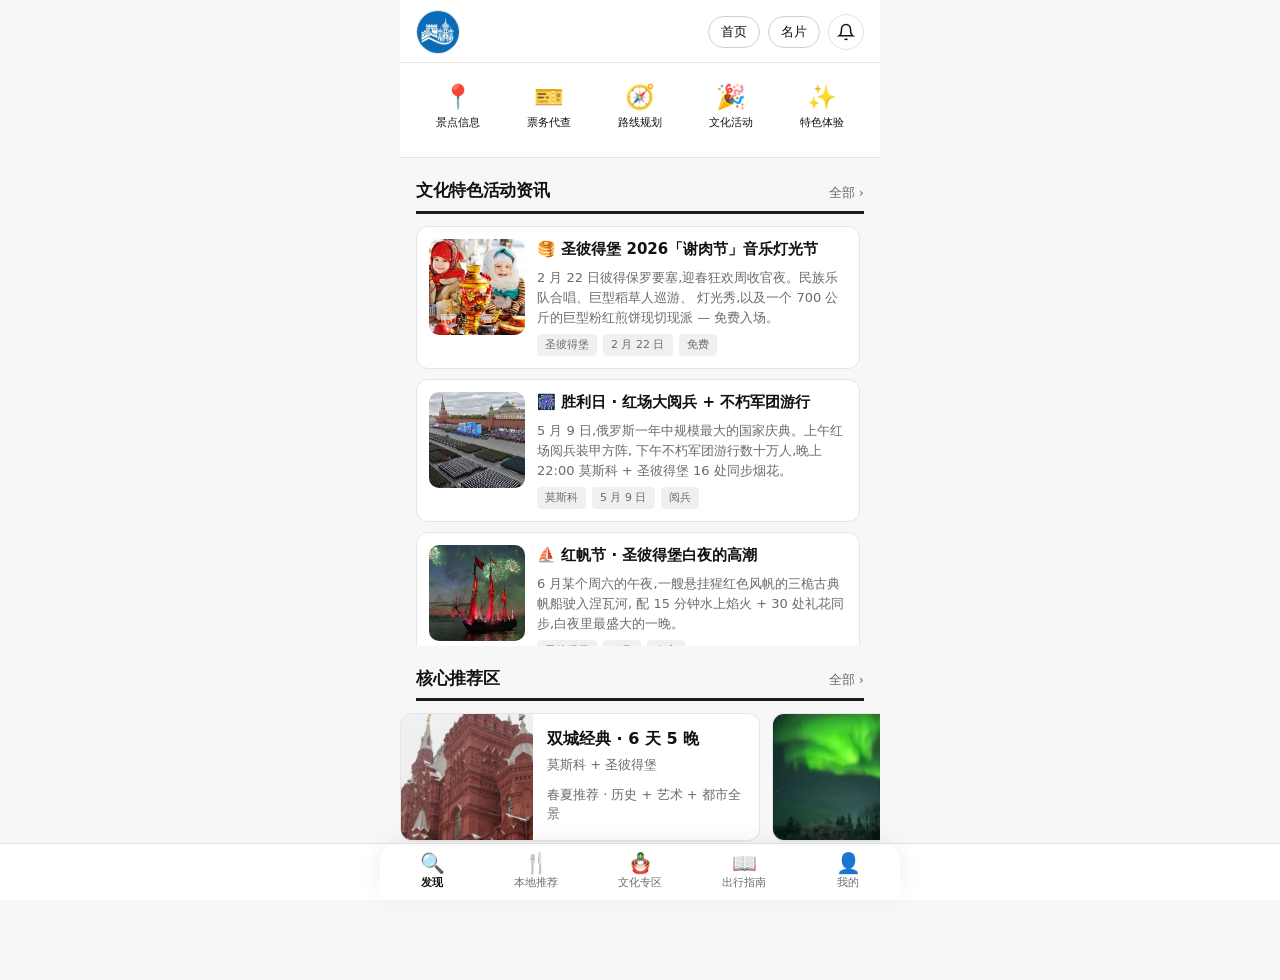
==== index.html @ bb7f72d0 "补充8张图(旅友分享/文化专区)+ASSET_VER 22" ====
<!DOCTYPE html>
<html lang="zh-Hans-CN">
  <head>
    <meta charset="utf-8" />
    <meta
      name="viewport"
      content="width=device-width, initial-scale=1, viewport-fit=cover"
    />
    <meta name="theme-color" content="#f7f7f8" />
    <title>派大欣环游记</title>
    <meta
      name="description"
      content="莫斯科与圣彼得堡经典线路、出行须知与实用指南。"
    />
    <link rel="icon" type="image/x-icon" href="assets/opt/favicon.ico" />
    <link rel="apple-touch-icon" href="assets/opt/apple-touch-icon.png?v=22" />
    <link rel="stylesheet" href="styles.css?v=22" />
  </head>
  <body data-active="discover">
    <div class="app">
      <div data-include="topbar"></div>

      <nav class="features features--cols-5" aria-label="功能入口">
        <a class="feature-item" href="spots.html">
          <span class="feature-emoji" aria-hidden="true">📍</span>
          <span class="feature-label">景点信息</span>
        </a>
        <a class="feature-item" href="tickets.html">
          <span class="feature-emoji" aria-hidden="true">🎫</span>
          <span class="feature-label">票务代查</span>
        </a>
        <a class="feature-item" href="routes.html">
          <span class="feature-emoji" aria-hidden="true">🧭</span>
          <span class="feature-label">路线规划</span>
        </a>
        <a class="feature-item" href="events.html">
          <span class="feature-emoji" aria-hidden="true">🎉</span>
          <span class="feature-label">文化活动</span>
        </a>
        <a class="feature-item" href="experiences.html">
          <span class="feature-emoji" aria-hidden="true">✨</span>
          <span class="feature-label">特色体验</span>
        </a>
      </nav>

      <main>
        <section class="section" aria-labelledby="news-title">
          <div class="section-head">
            <h2 id="news-title" class="section-title">文化特色活动资讯</h2>
            <a class="section-more" href="events.html">全部 ›</a>
          </div>
          <div class="news-list news-list--scroll" aria-label="文化特色活动资讯纵向滑动">
            <a class="news-item" href="events.html#maslenitsa">
              <img
                class="news-thumb"
                src="assets/opt/spot-event-maslenitsa-thumb.webp?v=22"
                alt="圣彼得堡谢肉节"
                width="96"
                height="96"
                loading="eager"
              />
              <div class="news-text">
                <h3 class="news-title">🥞 圣彼得堡 2026「谢肉节」音乐灯光节</h3>
                <p class="news-summary news-summary--clamp">
                  2 月 22 日彼得保罗要塞,迎春狂欢周收官夜。民族乐队合唱、巨型稻草人巡游、
                  灯光秀,以及一个 700 公斤的巨型粉红煎饼现切现派 — 免费入场。
                </p>
                <div class="tag-row">
                  <span class="tag">圣彼得堡</span>
                  <span class="tag">2 月 22 日</span>
                  <span class="tag">免费</span>
                </div>
              </div>
            </a>
            <a class="news-item" href="events.html#victory">
              <img
                class="news-thumb"
                src="assets/opt/spot-event-victory-thumb.webp?v=22"
                alt="胜利日红场阅兵"
                width="96"
                height="96"
                loading="lazy"
              />
              <div class="news-text">
                <h3 class="news-title">🎆 胜利日 · 红场大阅兵 + 不朽军团游行</h3>
                <p class="news-summary news-summary--clamp">
                  5 月 9 日,俄罗斯一年中规模最大的国家庆典。上午红场阅兵装甲方阵,
                  下午不朽军团游行数十万人,晚上 22:00 莫斯科 + 圣彼得堡 16 处同步烟花。
                </p>
                <div class="tag-row">
                  <span class="tag">莫斯科</span>
                  <span class="tag">5 月 9 日</span>
                  <span class="tag">阅兵</span>
                </div>
              </div>
            </a>
            <a class="news-item" href="events.html#sails">
              <img
                class="news-thumb"
                src="assets/opt/spot-event-sails-thumb.webp?v=22"
                alt="圣彼得堡红帆节"
                width="96"
                height="96"
                loading="lazy"
              />
              <div class="news-text">
                <h3 class="news-title">⛵ 红帆节 · 圣彼得堡白夜的高潮</h3>
                <p class="news-summary news-summary--clamp">
                  6 月某个周六的午夜,一艘悬挂猩红色风帆的三桅古典帆船驶入涅瓦河,
                  配 15 分钟水上焰火 + 30 处礼花同步,白夜里最盛大的一晚。
                </p>
                <div class="tag-row">
                  <span class="tag">圣彼得堡</span>
                  <span class="tag">6 月</span>
                  <span class="tag">白夜</span>
                </div>
              </div>
            </a>
            <a class="news-item" href="events.html#cityday">
              <img
                class="news-thumb"
                src="assets/opt/spot-event-cityday-thumb.webp?v=22"
                alt="莫斯科城市日"
                width="96"
                height="96"
                loading="lazy"
              />
              <div class="news-text">
                <h3 class="news-title">🎇 莫斯科城市日 · 879 周年城庆</h3>
                <p class="news-summary news-summary--clamp">
                  9 月第一个周末,特维尔大街变身步行街,从普希金广场连到红场。
                  红场免费音乐会 + VDNKh 文化嘉年华 + 22:00 全城 16 处烟花。
                </p>
                <div class="tag-row">
                  <span class="tag">莫斯科</span>
                  <span class="tag">9 月初</span>
                  <span class="tag">免费</span>
                </div>
              </div>
            </a>
            <a class="news-item" href="events.html#newyear">
              <img
                class="news-thumb"
                src="assets/opt/spot-event-newyear-thumb.webp?v=22"
                alt="红场新年集市"
                width="96"
                height="96"
                loading="lazy"
              />
              <div class="news-text">
                <h3 class="news-title">🎄 红场新年集市 · 跨年冬季嘉年华</h3>
                <p class="news-summary news-summary--clamp">
                  12 月初到次年 1 月 8 日,红场 + 马涅日广场木屋市集 + 28 米新年树。
                  GUM 露天滑冰场、热红酒、姜饼摊、严寒老人巡游,夜里整个红场被灯串包裹。
                </p>
                <div class="tag-row">
                  <span class="tag">莫斯科</span>
                  <span class="tag">12–1 月</span>
                  <span class="tag">免费</span>
                </div>
              </div>
            </a>
          </div>
        </section>

        <section class="section" aria-labelledby="core-title">
          <div class="section-head">
            <h2 id="core-title" class="section-title">核心推荐区</h2>
            <a class="section-more" href="routes.html">全部 ›</a>
          </div>
          <div class="rec-strip" aria-label="核心推荐横向滑动">
            <a class="rec-card" href="routes.html#dual6">
              <img
                class="rec-cover"
                src="assets/opt/spot-redsquare-480.webp?v=22"
                alt="双城经典 · 莫斯科 + 圣彼得堡 6 天 5 晚"
                width="132"
                height="100"
                loading="eager"
              />
              <div class="rec-body">
                <h3 class="rec-title">双城经典 · 6 天 5 晚</h3>
                <p class="rec-sub">莫斯科 + 圣彼得堡</p>
                <p class="rec-desc">春夏推荐 · 历史 + 艺术 + 都市全景</p>
              </div>
            </a>
            <a class="rec-card" href="routes.html#tri9">
              <img
                class="rec-cover"
                src="assets/opt/spot-aurora-480.webp?v=22"
                alt="极光之约 · 莫圣双城 + 摩尔曼斯克 9 天 8 晚"
                width="132"
                height="100"
                loading="lazy"
              />
              <div class="rec-body">
                <h3 class="rec-title">极光之约 · 9 天 8 晚</h3>
                <p class="rec-sub">莫斯科 + 圣彼得堡 + 摩尔曼斯克</p>
                <p class="rec-desc">10 月–次年 3 月 · 双城 + 北极极光体验</p>
              </div>
            </a>
            <a class="rec-card" href="routes.html#vlad3">
              <img
                class="rec-cover"
                src="assets/opt/spot-tobizin-480.webp?v=22"
                alt="海参崴 3 日 · 远东风情"
                width="132"
                height="100"
                loading="lazy"
              />
              <div class="rec-body">
                <h3 class="rec-title">海参崴 3 日 · 远东风情</h3>
                <p class="rec-sub">海参崴(单飞远东)</p>
                <p class="rec-desc">海港城市 · 欧亚混搭 · 全年皆宜</p>
              </div>
            </a>
          </div>
        </section>
      </main>

      <div data-include="bottomnav"></div>
    </div>

    <script src="app.js?v=22"></script>
  </body>
</html>
---- styles.css ----
:root {
  --bg: #f7f7f8;
  --surface: #ffffff;
  --text: #111111;
  --muted: #6b6b6b;
  --line: #e5e5e5;
  --accent: #1a1a1a;
  --nav-h: 56px;
  --radius: 12px;
  --safe-b: env(safe-area-inset-bottom, 0px);
  --safe-t: env(safe-area-inset-top, 0px);
}

*,
*::before,
*::after {
  box-sizing: border-box;
}

html {
  -webkit-text-size-adjust: 100%;
}

body {
  margin: 0;
  font-family: system-ui, -apple-system, "PingFang SC", "Hiragino Sans GB",
    "Microsoft YaHei", sans-serif;
  background: var(--bg);
  color: var(--text);
  line-height: 1.45;
  padding-top: var(--safe-t);
  padding-bottom: calc(var(--nav-h) + var(--safe-b) + 12px);
}

.app {
  max-width: 480px;
  margin: 0 auto;
  min-height: 100vh;
}

/* —— 顶栏 —— */
.top-bar {
  display: flex;
  align-items: center;
  justify-content: space-between;
  gap: 12px;
  padding: 10px 16px 8px;
  background: var(--surface);
  border-bottom: 1px solid var(--line);
}

.brand {
  display: flex;
  align-items: center;
  gap: 10px;
  min-width: 0;
}

.brand-avatar {
  width: 44px;
  height: 44px;
  border-radius: 50%;
  object-fit: cover;
  flex-shrink: 0;
  border: 1px solid var(--line);
}

.top-actions {
  display: flex;
  align-items: center;
  gap: 8px;
  flex-shrink: 0;
}

.pill {
  padding: 6px 12px;
  font-size: 13px;
  color: var(--text);
  background: var(--surface);
  border: 1px solid #d0d0d0;
  border-radius: 999px;
  text-decoration: none;
  white-space: nowrap;
}

.pill:active {
  opacity: 0.85;
}

.icon-btn {
  width: 36px;
  height: 36px;
  border-radius: 50%;
  border: 1px solid var(--line);
  background: var(--surface);
  display: grid;
  place-items: center;
  padding: 0;
  cursor: pointer;
  color: var(--text);
}

.icon-btn svg {
  width: 18px;
  height: 18px;
}

/* —— 功能列表 —— */
.features {
  display: grid;
  grid-template-columns: repeat(4, 1fr);
  gap: 8px;
  padding: 14px 16px 18px;
  background: var(--surface);
  border-bottom: 1px solid var(--line);
}

.features.features--cols-5 {
  grid-template-columns: repeat(5, 1fr);
}

.features.features--cols-5 .feature-label {
  font-size: 11px;
  white-space: nowrap;
}

.features.features--cols-5 .feature-emoji {
  font-size: 24px;
}

.feature-item {
  display: flex;
  flex-direction: column;
  align-items: center;
  gap: 6px;
  text-align: center;
  padding: 8px 4px;
  border-radius: 10px;
  text-decoration: none;
  color: inherit;
  transition: background 0.15s;
}

.feature-item:active {
  background: #f0f0f2;
}

.feature-emoji {
  font-size: 26px;
  line-height: 1;
}

.feature-label {
  font-size: 12px;
  color: var(--text);
  font-weight: 500;
}

/* —— 区块标题 —— */
main {
  padding: 0 16px 24px;
}

.section {
  margin-top: 20px;
}

.section-head {
  display: flex;
  align-items: flex-end;
  justify-content: space-between;
  gap: 12px;
  margin-bottom: 12px;
  border-bottom: 3px solid var(--accent);
}

.section-title {
  margin: 0;
  font-size: 17px;
  font-weight: 700;
  letter-spacing: -0.02em;
  padding-bottom: 8px;
}

.section-more {
  font-size: 13px;
  color: var(--muted);
  text-decoration: none;
  padding-bottom: 8px;
  white-space: nowrap;
}

.section-more:active {
  opacity: 0.7;
}

/* 兼容旧用法:section-title 直接放在 section 下时仍能撑满下划线 */
.section > .section-title {
  display: block;
  padding-bottom: 8px;
  border-bottom: 3px solid var(--accent);
  margin: 0 0 12px;
}

/* —— 核心推荐卡片 —— */
.rec-strip {
  display: flex;
  gap: 12px;
  overflow-x: auto;
  -webkit-overflow-scrolling: touch;
  scroll-snap-type: x mandatory;
  padding-bottom: 8px;
  margin-left: -16px;
  margin-right: -16px;
  padding-left: 16px;
  padding-right: 16px;
}

.rec-strip::-webkit-scrollbar {
  display: none;
}

.rec-card {
  flex: 0 0 360px;
  scroll-snap-align: start;
  display: flex;
  align-items: stretch;
  background: var(--surface);
  border: 1px solid var(--line);
  border-radius: var(--radius);
  overflow: hidden;
  box-shadow: 0 1px 0 rgba(0, 0, 0, 0.04);
  text-decoration: none;
  color: inherit;
}

a.rec-card,
a.rec-card:visited,
a.rec-card:hover,
a.rec-card:active {
  text-decoration: none;
  color: inherit;
}

a.rec-card .rec-title,
a.rec-card .rec-sub,
a.rec-card .rec-desc {
  text-decoration: none;
}

.rec-cover {
  width: 132px;
  height: 100%;
  min-height: 116px;
  display: block;
  object-fit: cover;
  flex-shrink: 0;
  background: #e8e8ec;
}

.rec-body {
  min-width: 0;
  flex: 1;
  padding: 14px 14px 16px;
}

.rec-title {
  margin: 0 0 6px;
  font-size: 16px;
  font-weight: 700;
  line-height: 1.35;
}

.rec-sub {
  margin: 0 0 10px;
  font-size: 13px;
  color: var(--muted);
}

.rec-desc {
  margin: 0;
  font-size: 13px;
  color: var(--muted);
  line-height: 1.5;
}

/* —— 资讯/列表 —— */
.news-list {
  display: flex;
  flex-direction: column;
  gap: 10px;
}

/* 仅首页需要"短小窗 + 内部滚动"的效果时显式叠加 */
.news-list--scroll {
  max-height: 420px;
  overflow-y: auto;
  padding-right: 4px;
  scroll-behavior: smooth;
}

.news-list--scroll::-webkit-scrollbar {
  display: none;
}

.news-item {
  display: flex;
  gap: 12px;
  padding: 12px;
  background: var(--surface);
  border: 1px solid var(--line);
  border-radius: var(--radius);
  text-decoration: none;
  color: inherit;
  align-items: flex-start;
}

.news-item:active {
  background: #fafafa;
}

.news-thumb {
  width: 96px;
  height: 96px;
  border-radius: 10px;
  object-fit: cover;
  flex-shrink: 0;
  background: #e8e8ec;
}

.news-text {
  min-width: 0;
  flex: 1;
}

.news-title {
  margin: 0 0 8px;
  font-size: 15px;
  font-weight: 700;
  line-height: 1.4;
}

.news-summary {
  margin: 0;
  font-size: 13px;
  color: var(--muted);
  line-height: 1.55;
}

/* 首页那种紧凑摘要要 4 行裁切时,显式叠加这个类 */
.news-summary--clamp {
  display: -webkit-box;
  -webkit-line-clamp: 4;
  line-clamp: 4;
  -webkit-box-orient: vertical;
  overflow: hidden;
}

/* —— 底部导航 —— */
.bottom-nav {
  position: fixed;
  left: 0;
  right: 0;
  bottom: 0;
  z-index: 50;
  padding-bottom: var(--safe-b);
  background: rgba(255, 255, 255, 0.94);
  -webkit-backdrop-filter: blur(10px);
  backdrop-filter: blur(10px);
  border-top: 1px solid var(--line);
}

.bottom-nav-inner {
  display: flex;
  justify-content: space-around;
  align-items: stretch;
  min-height: var(--nav-h);
  width: 100%;
  max-width: 480px;
  margin: 0 auto;
}

.nav-item {
  flex: 1;
  display: flex;
  flex-direction: column;
  align-items: center;
  justify-content: center;
  gap: 2px;
  padding: 8px 4px;
  font-size: 11px;
  color: var(--muted);
  text-decoration: none;
  border: none;
  background: transparent;
  cursor: pointer;
  font-family: inherit;
  -webkit-tap-highlight-color: transparent;
}

.nav-item .nav-emoji {
  font-size: 20px;
  line-height: 1;
}

.nav-item.is-active {
  color: var(--text);
  font-weight: 600;
}

/* —— 通用组件 —— */

/* chip:筛选/分类小标签,可点击 */
.chip-row {
  display: flex;
  flex-wrap: nowrap;
  gap: 8px;
  overflow-x: auto;
  -webkit-overflow-scrolling: touch;
  padding: 4px 0 8px;
  margin-left: -16px;
  margin-right: -16px;
  padding-left: 16px;
  padding-right: 16px;
}

.chip-row::-webkit-scrollbar {
  display: none;
}

.chip {
  display: inline-flex;
  align-items: center;
  gap: 4px;
  padding: 6px 12px;
  font-size: 13px;
  color: var(--text);
  background: var(--surface);
  border: 1px solid #d0d0d0;
  border-radius: 999px;
  text-decoration: none;
  white-space: nowrap;
  cursor: pointer;
  font-family: inherit;
}

.chip:active {
  opacity: 0.85;
}

.chip.is-active {
  color: var(--surface);
  background: var(--accent);
  border-color: var(--accent);
}

/* tag:静态小标签,展示属性 */
.tag {
  display: inline-block;
  padding: 2px 8px;
  font-size: 11px;
  color: var(--muted);
  background: #f0f0f2;
  border-radius: 4px;
  line-height: 1.6;
}

.tag-row {
  display: flex;
  flex-wrap: wrap;
  gap: 6px;
  margin-top: 6px;
}

/* cell:列表项(我的页/设置页常用) */
.cell-group {
  background: var(--surface);
  border: 1px solid var(--line);
  border-radius: var(--radius);
  overflow: hidden;
  margin-bottom: 12px;
}

.cell {
  display: flex;
  align-items: center;
  gap: 12px;
  padding: 14px 16px;
  text-decoration: none;
  color: var(--text);
  border-bottom: 1px solid var(--line);
  background: var(--surface);
  font-size: 15px;
}

.cell:last-child {
  border-bottom: none;
}

.cell:active {
  background: #fafafa;
}

.cell-icon {
  font-size: 18px;
  line-height: 1;
  flex-shrink: 0;
}

.cell-label {
  flex: 1;
  min-width: 0;
}

.cell-extra {
  font-size: 13px;
  color: var(--muted);
}

.cell-arrow {
  color: #c0c0c4;
  font-size: 16px;
  line-height: 1;
}

/* form-card:表单卡(票务代查/咨询提交等) */
.form-card {
  background: var(--surface);
  border: 1px solid var(--line);
  border-radius: var(--radius);
  padding: 16px;
}

.form-row {
  display: flex;
  flex-direction: column;
  gap: 6px;
  margin-bottom: 14px;
}

.form-row:last-of-type {
  margin-bottom: 0;
}

.form-label {
  font-size: 13px;
  color: var(--muted);
  font-weight: 500;
}

.form-input,
.form-textarea,
.form-select {
  width: 100%;
  padding: 10px 12px;
  font-size: 15px;
  font-family: inherit;
  color: var(--text);
  background: var(--surface);
  border: 1px solid var(--line);
  border-radius: 8px;
  outline: none;
}

.form-input:focus,
.form-textarea:focus,
.form-select:focus {
  border-color: var(--text);
}

.form-textarea {
  min-height: 96px;
  resize: vertical;
}

.form-submit {
  display: block;
  width: 100%;
  margin-top: 16px;
  padding: 12px 16px;
  font-size: 15px;
  font-weight: 600;
  font-family: inherit;
  color: var(--surface);
  background: var(--accent);
  border: none;
  border-radius: 10px;
  cursor: pointer;
}

.form-submit:active {
  opacity: 0.85;
}

/* timeline:行程时间轴 */
.timeline {
  position: relative;
  padding-left: 20px;
}

.timeline::before {
  content: "";
  position: absolute;
  left: 5px;
  top: 6px;
  bottom: 6px;
  width: 1px;
  background: var(--line);
}

.timeline-item {
  position: relative;
  padding: 0 0 18px;
}

.timeline-item:last-child {
  padding-bottom: 0;
}

.timeline-item::before {
  content: "";
  position: absolute;
  left: -19px;
  top: 6px;
  width: 9px;
  height: 9px;
  border-radius: 50%;
  background: var(--accent);
  border: 2px solid var(--surface);
  box-shadow: 0 0 0 1px var(--accent);
}

.timeline-time {
  font-size: 12px;
  color: var(--muted);
  margin-bottom: 2px;
}

.timeline-title {
  margin: 0 0 4px;
  font-size: 15px;
  font-weight: 600;
  line-height: 1.4;
}

.timeline-desc {
  margin: 0;
  font-size: 13px;
  color: var(--muted);
  line-height: 1.55;
}

.timeline-day {
  margin: 18px 0 10px;
  font-size: 14px;
  font-weight: 700;
  letter-spacing: 0.02em;
}

.timeline-day:first-child {
  margin-top: 0;
}

/* —— 信息提示条(信息时间/免责)—— */
.notice {
  margin: 0 0 14px;
  padding: 10px 12px;
  font-size: 12px;
  color: var(--muted);
  background: #fafafa;
  border: 1px solid var(--line);
  border-left: 3px solid var(--accent);
  border-radius: 8px;
  line-height: 1.6;
}

.notice strong {
  color: var(--text);
}

/* —— 景点详情迷你信息行 —— */
.spot-meta {
  display: grid;
  grid-template-columns: auto 1fr;
  gap: 4px 10px;
  margin-top: 8px;
  font-size: 12px;
  line-height: 1.5;
}

.spot-meta dt {
  color: var(--muted);
  font-weight: 500;
}

.spot-meta dd {
  margin: 0;
  color: var(--text);
}

/* —— 长文本主体(指南页/资讯详情)—— */
.prose {
  font-size: 14px;
  line-height: 1.7;
  color: var(--text);
}

.prose p {
  margin: 0 0 10px;
}

.prose h3 {
  margin: 18px 0 8px;
  font-size: 15px;
  font-weight: 700;
}

.prose h4 {
  margin: 12px 0 6px;
  font-size: 14px;
  font-weight: 600;
  color: var(--text);
}

.prose ul {
  margin: 0 0 10px;
  padding-left: 20px;
}

.prose ul li {
  margin: 4px 0;
}

.prose .muted {
  color: var(--muted);
}

.prose-card {
  background: var(--surface);
  border: 1px solid var(--line);
  border-radius: var(--radius);
  padding: 16px;
}

/* —— 我的 / 名片 专用 —— */

.profile-banner {
  display: flex;
  align-items: center;
  gap: 14px;
  padding: 18px 16px;
  background: var(--surface);
  border: 1px solid var(--line);
  border-radius: var(--radius);
  margin-bottom: 14px;
}

.profile-avatar {
  width: 64px;
  height: 64px;
  border-radius: 50%;
  object-fit: cover;
  border: 1px solid var(--line);
  flex-shrink: 0;
}

.profile-meta {
  min-width: 0;
  flex: 1;
}

.profile-name {
  margin: 0 0 4px;
  font-size: 17px;
  font-weight: 700;
  letter-spacing: -0.01em;
}

.profile-sub {
  margin: 0;
  font-size: 13px;
  color: var(--muted);
  line-height: 1.5;
}

.profile-action {
  flex-shrink: 0;
  padding: 6px 12px;
  font-size: 13px;
  background: var(--surface);
  border: 1px solid #d0d0d0;
  border-radius: 999px;
  color: var(--text);
  text-decoration: none;
  white-space: nowrap;
}

.card-hero {
  position: relative;
  text-align: center;
  padding: 24px 16px 18px;
  background: var(--surface);
  border: 1px solid var(--line);
  border-radius: var(--radius);
  margin-bottom: 14px;
}

.card-hero-avatar {
  width: 96px;
  height: 96px;
  border-radius: 50%;
  object-fit: cover;
  border: 1px solid var(--line);
  margin: 0 auto 10px;
  display: block;
}

.card-hero-name {
  margin: 0 0 4px;
  font-size: 20px;
  font-weight: 700;
  letter-spacing: -0.01em;
}

.card-hero-role {
  margin: 0 0 10px;
  font-size: 13px;
  color: var(--muted);
}

.card-info {
  background: var(--surface);
  border: 1px solid var(--line);
  border-radius: var(--radius);
  overflow: hidden;
  margin-bottom: 14px;
}

.card-info-row {
  display: flex;
  align-items: baseline;
  gap: 14px;
  padding: 12px 16px;
  border-bottom: 1px solid var(--line);
  font-size: 14px;
}

.card-info-row:last-child {
  border-bottom: none;
}

.card-info-key {
  width: 84px;
  flex-shrink: 0;
  color: var(--muted);
  font-size: 13px;
}

.card-info-val {
  flex: 1;
  min-width: 0;
  color: var(--text);
  word-break: break-all;
}

.card-cta {
  display: flex;
  gap: 10px;
}

.card-cta .btn {
  flex: 1;
  padding: 12px 14px;
  font-size: 14px;
  font-weight: 600;
  font-family: inherit;
  border-radius: 10px;
  text-align: center;
  text-decoration: none;
  cursor: pointer;
  border: 1px solid var(--line);
}

.card-cta .btn-primary {
  background: var(--accent);
  color: var(--surface);
  border-color: var(--accent);
}

.card-cta .btn-secondary {
  background: var(--surface);
  color: var(--text);
}

.card-cta .btn:active {
  opacity: 0.85;
}

/* —— 桌面端略放宽 —— */
@media (min-width: 600px) {
  body {
    padding-bottom: calc(var(--nav-h) + 24px);
  }

  .bottom-nav-inner {
    max-width: 520px;
    border-radius: 16px 16px 0 0;
    box-shadow: 0 -4px 24px rgba(0, 0, 0, 0.06);
  }
}
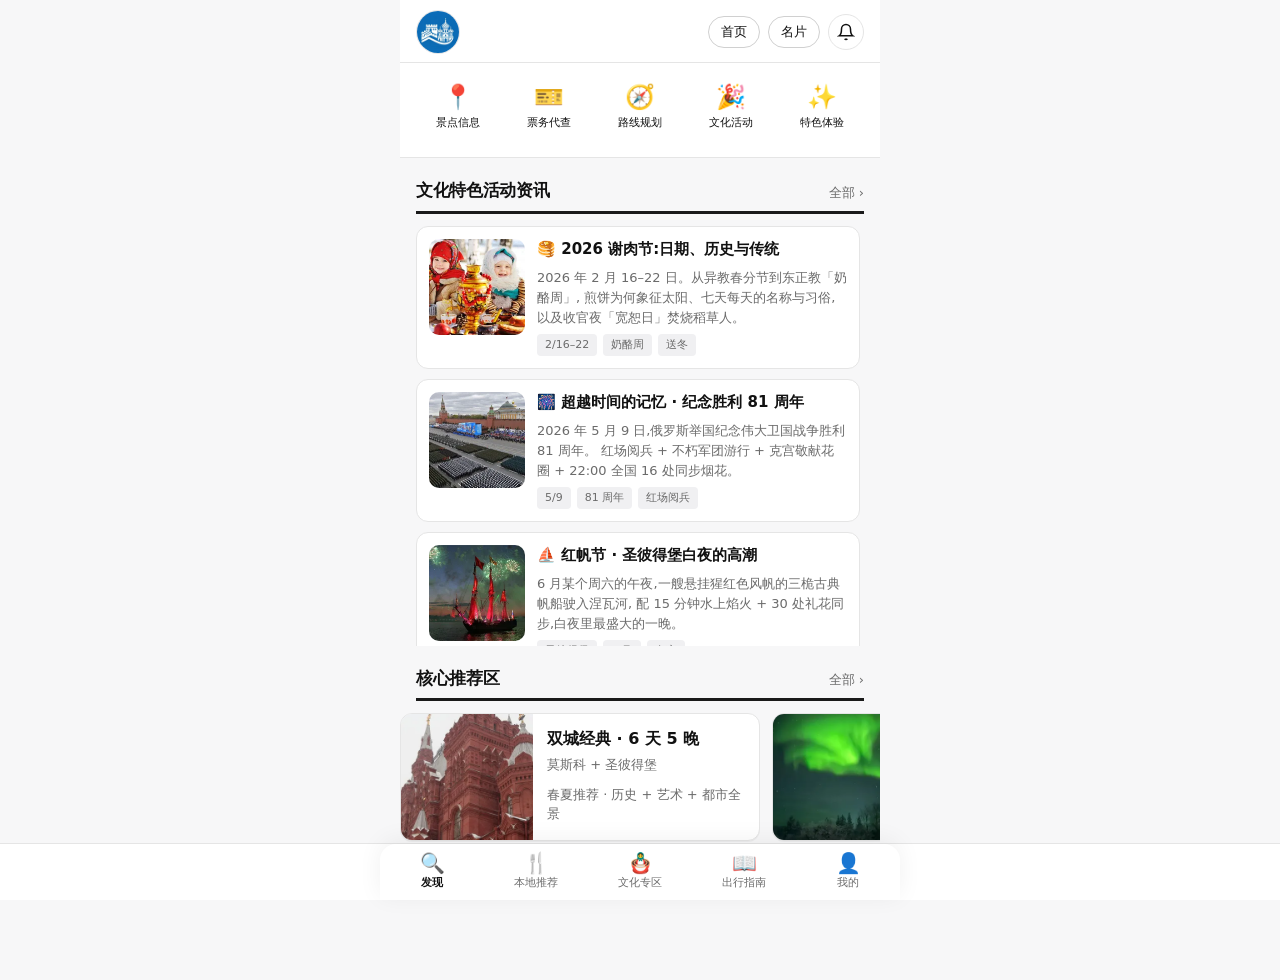
==== commit a9a28411: "文化特色活动资讯换为真实内容(news 4 篇) + 升 v=24 - events.html: maslenitsa/victory/cityday/newyear 四节根据 assets/raw/" ====
--- a/index.html
+++ b/index.html
@@ -13,8 +13,8 @@
       content="莫斯科与圣彼得堡经典线路、出行须知与实用指南。"
     />
     <link rel="icon" type="image/x-icon" href="assets/opt/favicon.ico" />
-    <link rel="apple-touch-icon" href="assets/opt/apple-touch-icon.png?v=22" />
-    <link rel="stylesheet" href="styles.css?v=22" />
+    <link rel="apple-touch-icon" href="assets/opt/apple-touch-icon.png?v=24" />
+    <link rel="stylesheet" href="styles.css?v=24" />
   </head>
   <body data-active="discover">
     <div class="app">
@@ -53,51 +53,51 @@
             <a class="news-item" href="events.html#maslenitsa">
               <img
                 class="news-thumb"
-                src="assets/opt/spot-event-maslenitsa-thumb.webp?v=22"
+                src="assets/opt/spot-event-maslenitsa-thumb.webp?v=24"
                 alt="圣彼得堡谢肉节"
                 width="96"
                 height="96"
                 loading="eager"
               />
               <div class="news-text">
-                <h3 class="news-title">🥞 圣彼得堡 2026「谢肉节」音乐灯光节</h3>
-                <p class="news-summary news-summary--clamp">
-                  2 月 22 日彼得保罗要塞,迎春狂欢周收官夜。民族乐队合唱、巨型稻草人巡游、
-                  灯光秀,以及一个 700 公斤的巨型粉红煎饼现切现派 — 免费入场。
-                </p>
-                <div class="tag-row">
-                  <span class="tag">圣彼得堡</span>
-                  <span class="tag">2 月 22 日</span>
-                  <span class="tag">免费</span>
+                <h3 class="news-title">🥞 2026 谢肉节:日期、历史与传统</h3>
+                <p class="news-summary news-summary--clamp">
+                  2026 年 2 月 16–22 日。从异教春分节到东正教「奶酪周」,
+                  煎饼为何象征太阳、七天每天的名称与习俗,以及收官夜「宽恕日」焚烧稻草人。
+                </p>
+                <div class="tag-row">
+                  <span class="tag">2/16–22</span>
+                  <span class="tag">奶酪周</span>
+                  <span class="tag">送冬</span>
                 </div>
               </div>
             </a>
             <a class="news-item" href="events.html#victory">
               <img
                 class="news-thumb"
-                src="assets/opt/spot-event-victory-thumb.webp?v=22"
+                src="assets/opt/spot-event-victory-thumb.webp?v=24"
                 alt="胜利日红场阅兵"
                 width="96"
                 height="96"
                 loading="lazy"
               />
               <div class="news-text">
-                <h3 class="news-title">🎆 胜利日 · 红场大阅兵 + 不朽军团游行</h3>
-                <p class="news-summary news-summary--clamp">
-                  5 月 9 日,俄罗斯一年中规模最大的国家庆典。上午红场阅兵装甲方阵,
-                  下午不朽军团游行数十万人,晚上 22:00 莫斯科 + 圣彼得堡 16 处同步烟花。
-                </p>
-                <div class="tag-row">
-                  <span class="tag">莫斯科</span>
-                  <span class="tag">5 月 9 日</span>
-                  <span class="tag">阅兵</span>
+                <h3 class="news-title">🎆 超越时间的记忆 · 纪念胜利 81 周年</h3>
+                <p class="news-summary news-summary--clamp">
+                  2026 年 5 月 9 日,俄罗斯举国纪念伟大卫国战争胜利 81 周年。
+                  红场阅兵 + 不朽军团游行 + 克宫敬献花圈 + 22:00 全国 16 处同步烟花。
+                </p>
+                <div class="tag-row">
+                  <span class="tag">5/9</span>
+                  <span class="tag">81 周年</span>
+                  <span class="tag">红场阅兵</span>
                 </div>
               </div>
             </a>
             <a class="news-item" href="events.html#sails">
               <img
                 class="news-thumb"
-                src="assets/opt/spot-event-sails-thumb.webp?v=22"
+                src="assets/opt/spot-event-sails-thumb.webp?v=24"
                 alt="圣彼得堡红帆节"
                 width="96"
                 height="96"
@@ -119,44 +119,44 @@
             <a class="news-item" href="events.html#cityday">
               <img
                 class="news-thumb"
-                src="assets/opt/spot-event-cityday-thumb.webp?v=22"
+                src="assets/opt/spot-event-cityday-thumb.webp?v=24"
                 alt="莫斯科城市日"
                 width="96"
                 height="96"
                 loading="lazy"
               />
               <div class="news-text">
-                <h3 class="news-title">🎇 莫斯科城市日 · 879 周年城庆</h3>
-                <p class="news-summary news-summary--clamp">
-                  9 月第一个周末,特维尔大街变身步行街,从普希金广场连到红场。
-                  红场免费音乐会 + VDNKh 文化嘉年华 + 22:00 全城 16 处烟花。
-                </p>
-                <div class="tag-row">
-                  <span class="tag">莫斯科</span>
-                  <span class="tag">9 月初</span>
-                  <span class="tag">免费</span>
+                <h3 class="news-title">🎇 2026 莫斯科城市日 · 建城 879 周年</h3>
+                <p class="news-summary news-summary--clamp">
+                  9 月某周末,全城办 1000+ 项活动 — 主街步行化,卢日尼基青年舞台,
+                  20+ 地点同步烟花。约 80 家博物馆免费、150+ 场组织徒步开放。
+                </p>
+                <div class="tag-row">
+                  <span class="tag">9 月</span>
+                  <span class="tag">1000+ 活动</span>
+                  <span class="tag">博物馆免费</span>
                 </div>
               </div>
             </a>
             <a class="news-item" href="events.html#newyear">
               <img
                 class="news-thumb"
-                src="assets/opt/spot-event-newyear-thumb.webp?v=22"
+                src="assets/opt/spot-event-newyear-thumb.webp?v=24"
                 alt="红场新年集市"
                 width="96"
                 height="96"
                 loading="lazy"
               />
               <div class="news-text">
-                <h3 class="news-title">🎄 红场新年集市 · 跨年冬季嘉年华</h3>
-                <p class="news-summary news-summary--clamp">
-                  12 月初到次年 1 月 8 日,红场 + 马涅日广场木屋市集 + 28 米新年树。
-                  GUM 露天滑冰场、热红酒、姜饼摊、严寒老人巡游,夜里整个红场被灯串包裹。
-                </p>
-                <div class="tag-row">
-                  <span class="tag">莫斯科</span>
-                  <span class="tag">12–1 月</span>
-                  <span class="tag">免费</span>
+                <h3 class="news-title">🎄 2026 莫斯科红场新年攻略</h3>
+                <p class="news-summary news-summary--clamp">
+                  12/31 18:00–1/1 08:00 红场禁自由进入,凭 GUM 溜冰场票或活跃公民邀请才能进。
+                  6 步准备清单 + 票价 + 拍照机位 + 5 个备用方案,一篇读完。
+                </p>
+                <div class="tag-row">
+                  <span class="tag">跨年攻略</span>
+                  <span class="tag">凭票入场</span>
+                  <span class="tag">₽10000 起</span>
                 </div>
               </div>
             </a>
@@ -172,7 +172,7 @@
             <a class="rec-card" href="routes.html#dual6">
               <img
                 class="rec-cover"
-                src="assets/opt/spot-redsquare-480.webp?v=22"
+                src="assets/opt/spot-redsquare-480.webp?v=24"
                 alt="双城经典 · 莫斯科 + 圣彼得堡 6 天 5 晚"
                 width="132"
                 height="100"
@@ -187,7 +187,7 @@
             <a class="rec-card" href="routes.html#tri9">
               <img
                 class="rec-cover"
-                src="assets/opt/spot-aurora-480.webp?v=22"
+                src="assets/opt/spot-aurora-480.webp?v=24"
                 alt="极光之约 · 莫圣双城 + 摩尔曼斯克 9 天 8 晚"
                 width="132"
                 height="100"
@@ -202,7 +202,7 @@
             <a class="rec-card" href="routes.html#vlad3">
               <img
                 class="rec-cover"
-                src="assets/opt/spot-tobizin-480.webp?v=22"
+                src="assets/opt/spot-tobizin-480.webp?v=24"
                 alt="海参崴 3 日 · 远东风情"
                 width="132"
                 height="100"
@@ -221,6 +221,6 @@
       <div data-include="bottomnav"></div>
     </div>
 
-    <script src="app.js?v=22"></script>
+    <script src="app.js?v=24"></script>
   </body>
 </html>
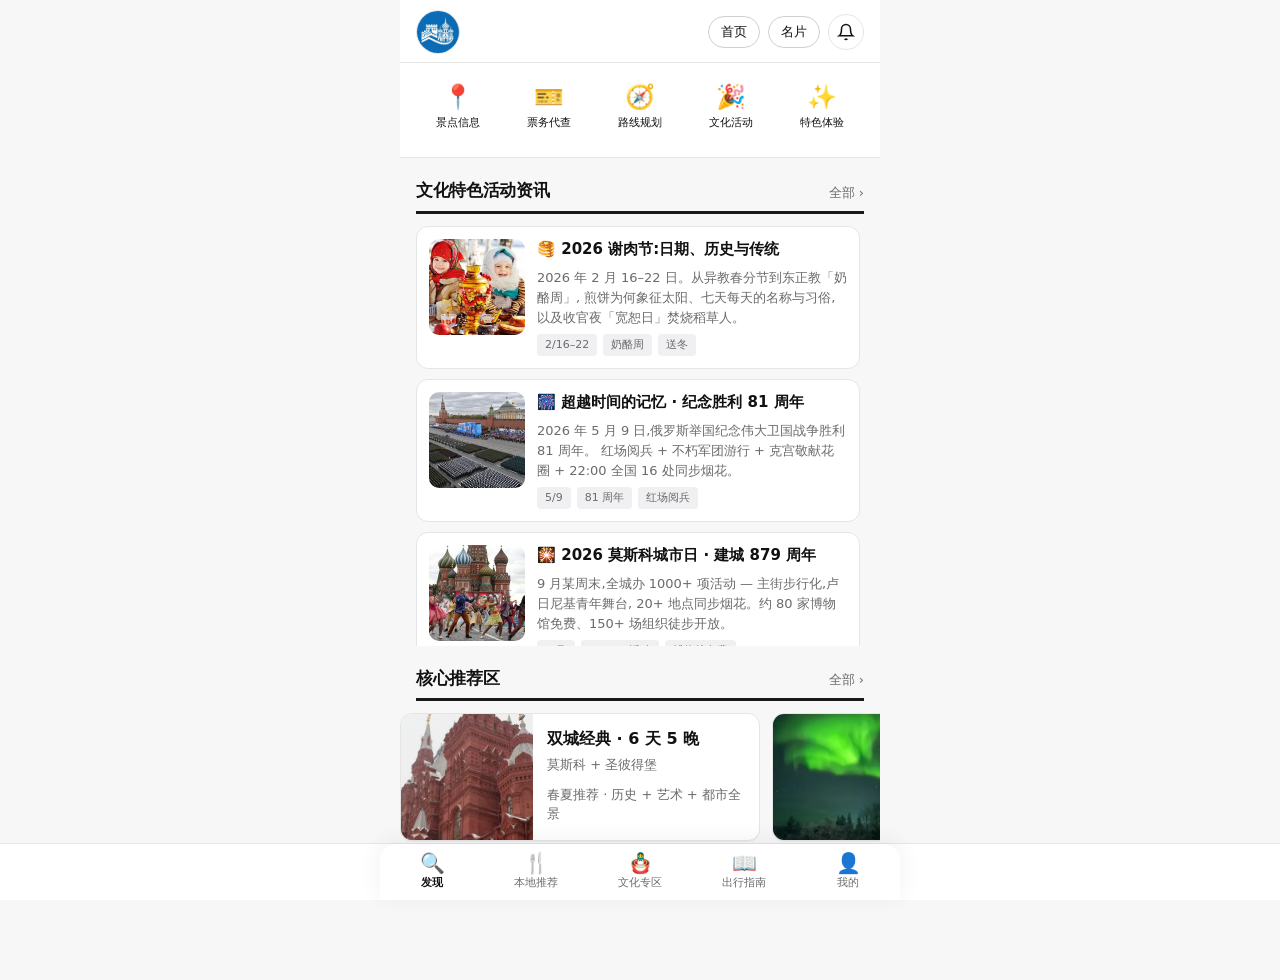
==== commit bce430c1: "去掉红帆节相关内容 + 升 v=25 - index.html: 删 events.html#sails 卡片 - events.html: 删快捷入口红帆节按钮 + #sails 整段 - 清理 a" ====
--- a/index.html
+++ b/index.html
@@ -13,8 +13,8 @@
       content="莫斯科与圣彼得堡经典线路、出行须知与实用指南。"
     />
     <link rel="icon" type="image/x-icon" href="assets/opt/favicon.ico" />
-    <link rel="apple-touch-icon" href="assets/opt/apple-touch-icon.png?v=24" />
-    <link rel="stylesheet" href="styles.css?v=24" />
+    <link rel="apple-touch-icon" href="assets/opt/apple-touch-icon.png?v=25" />
+    <link rel="stylesheet" href="styles.css?v=25" />
   </head>
   <body data-active="discover">
     <div class="app">
@@ -53,7 +53,7 @@
             <a class="news-item" href="events.html#maslenitsa">
               <img
                 class="news-thumb"
-                src="assets/opt/spot-event-maslenitsa-thumb.webp?v=24"
+                src="assets/opt/spot-event-maslenitsa-thumb.webp?v=25"
                 alt="圣彼得堡谢肉节"
                 width="96"
                 height="96"
@@ -75,7 +75,7 @@
             <a class="news-item" href="events.html#victory">
               <img
                 class="news-thumb"
-                src="assets/opt/spot-event-victory-thumb.webp?v=24"
+                src="assets/opt/spot-event-victory-thumb.webp?v=25"
                 alt="胜利日红场阅兵"
                 width="96"
                 height="96"
@@ -94,32 +94,10 @@
                 </div>
               </div>
             </a>
-            <a class="news-item" href="events.html#sails">
-              <img
-                class="news-thumb"
-                src="assets/opt/spot-event-sails-thumb.webp?v=24"
-                alt="圣彼得堡红帆节"
-                width="96"
-                height="96"
-                loading="lazy"
-              />
-              <div class="news-text">
-                <h3 class="news-title">⛵ 红帆节 · 圣彼得堡白夜的高潮</h3>
-                <p class="news-summary news-summary--clamp">
-                  6 月某个周六的午夜,一艘悬挂猩红色风帆的三桅古典帆船驶入涅瓦河,
-                  配 15 分钟水上焰火 + 30 处礼花同步,白夜里最盛大的一晚。
-                </p>
-                <div class="tag-row">
-                  <span class="tag">圣彼得堡</span>
-                  <span class="tag">6 月</span>
-                  <span class="tag">白夜</span>
-                </div>
-              </div>
-            </a>
             <a class="news-item" href="events.html#cityday">
               <img
                 class="news-thumb"
-                src="assets/opt/spot-event-cityday-thumb.webp?v=24"
+                src="assets/opt/spot-event-cityday-thumb.webp?v=25"
                 alt="莫斯科城市日"
                 width="96"
                 height="96"
@@ -141,7 +119,7 @@
             <a class="news-item" href="events.html#newyear">
               <img
                 class="news-thumb"
-                src="assets/opt/spot-event-newyear-thumb.webp?v=24"
+                src="assets/opt/spot-event-newyear-thumb.webp?v=25"
                 alt="红场新年集市"
                 width="96"
                 height="96"
@@ -172,7 +150,7 @@
             <a class="rec-card" href="routes.html#dual6">
               <img
                 class="rec-cover"
-                src="assets/opt/spot-redsquare-480.webp?v=24"
+                src="assets/opt/spot-redsquare-480.webp?v=25"
                 alt="双城经典 · 莫斯科 + 圣彼得堡 6 天 5 晚"
                 width="132"
                 height="100"
@@ -187,7 +165,7 @@
             <a class="rec-card" href="routes.html#tri9">
               <img
                 class="rec-cover"
-                src="assets/opt/spot-aurora-480.webp?v=24"
+                src="assets/opt/spot-aurora-480.webp?v=25"
                 alt="极光之约 · 莫圣双城 + 摩尔曼斯克 9 天 8 晚"
                 width="132"
                 height="100"
@@ -202,7 +180,7 @@
             <a class="rec-card" href="routes.html#vlad3">
               <img
                 class="rec-cover"
-                src="assets/opt/spot-tobizin-480.webp?v=24"
+                src="assets/opt/spot-tobizin-480.webp?v=25"
                 alt="海参崴 3 日 · 远东风情"
                 width="132"
                 height="100"
@@ -221,6 +199,6 @@
       <div data-include="bottomnav"></div>
     </div>
 
-    <script src="app.js?v=24"></script>
+    <script src="app.js?v=25"></script>
   </body>
 </html>
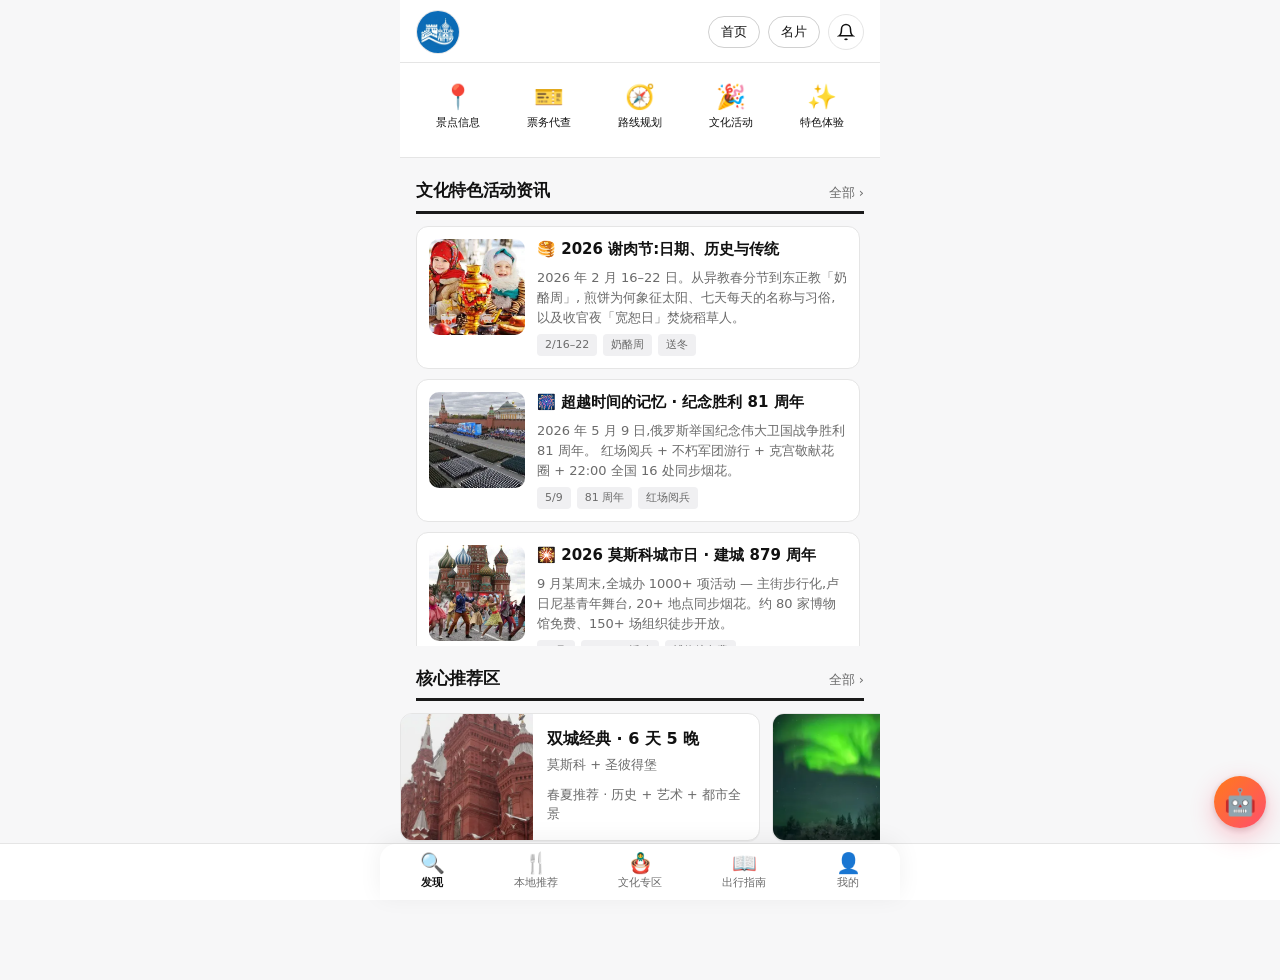
==== commit 7674918b: "新增 AI 助手悬浮窗 + 升 v=26 - 新建 assistant.js: 右下角机器人按钮 + 模态对话框,   调用火山引擎 Ark doubao-seed-2-0-lite-260215 接" ====
--- a/index.html
+++ b/index.html
@@ -13,8 +13,8 @@
       content="莫斯科与圣彼得堡经典线路、出行须知与实用指南。"
     />
     <link rel="icon" type="image/x-icon" href="assets/opt/favicon.ico" />
-    <link rel="apple-touch-icon" href="assets/opt/apple-touch-icon.png?v=25" />
-    <link rel="stylesheet" href="styles.css?v=25" />
+    <link rel="apple-touch-icon" href="assets/opt/apple-touch-icon.png?v=26" />
+    <link rel="stylesheet" href="styles.css?v=26" />
   </head>
   <body data-active="discover">
     <div class="app">
@@ -53,7 +53,7 @@
             <a class="news-item" href="events.html#maslenitsa">
               <img
                 class="news-thumb"
-                src="assets/opt/spot-event-maslenitsa-thumb.webp?v=25"
+                src="assets/opt/spot-event-maslenitsa-thumb.webp?v=26"
                 alt="圣彼得堡谢肉节"
                 width="96"
                 height="96"
@@ -75,7 +75,7 @@
             <a class="news-item" href="events.html#victory">
               <img
                 class="news-thumb"
-                src="assets/opt/spot-event-victory-thumb.webp?v=25"
+                src="assets/opt/spot-event-victory-thumb.webp?v=26"
                 alt="胜利日红场阅兵"
                 width="96"
                 height="96"
@@ -97,7 +97,7 @@
             <a class="news-item" href="events.html#cityday">
               <img
                 class="news-thumb"
-                src="assets/opt/spot-event-cityday-thumb.webp?v=25"
+                src="assets/opt/spot-event-cityday-thumb.webp?v=26"
                 alt="莫斯科城市日"
                 width="96"
                 height="96"
@@ -119,7 +119,7 @@
             <a class="news-item" href="events.html#newyear">
               <img
                 class="news-thumb"
-                src="assets/opt/spot-event-newyear-thumb.webp?v=25"
+                src="assets/opt/spot-event-newyear-thumb.webp?v=26"
                 alt="红场新年集市"
                 width="96"
                 height="96"
@@ -150,7 +150,7 @@
             <a class="rec-card" href="routes.html#dual6">
               <img
                 class="rec-cover"
-                src="assets/opt/spot-redsquare-480.webp?v=25"
+                src="assets/opt/spot-redsquare-480.webp?v=26"
                 alt="双城经典 · 莫斯科 + 圣彼得堡 6 天 5 晚"
                 width="132"
                 height="100"
@@ -165,7 +165,7 @@
             <a class="rec-card" href="routes.html#tri9">
               <img
                 class="rec-cover"
-                src="assets/opt/spot-aurora-480.webp?v=25"
+                src="assets/opt/spot-aurora-480.webp?v=26"
                 alt="极光之约 · 莫圣双城 + 摩尔曼斯克 9 天 8 晚"
                 width="132"
                 height="100"
@@ -180,7 +180,7 @@
             <a class="rec-card" href="routes.html#vlad3">
               <img
                 class="rec-cover"
-                src="assets/opt/spot-tobizin-480.webp?v=25"
+                src="assets/opt/spot-tobizin-480.webp?v=26"
                 alt="海参崴 3 日 · 远东风情"
                 width="132"
                 height="100"
@@ -199,6 +199,7 @@
       <div data-include="bottomnav"></div>
     </div>
 
-    <script src="app.js?v=25"></script>
+    <script src="app.js?v=26"></script>
+    <script src="assistant.js?v=26"></script>
   </body>
 </html>
--- a/styles.css
+++ b/styles.css
@@ -908,3 +908,291 @@
     box-shadow: 0 -4px 24px rgba(0, 0, 0, 0.06);
   }
 }
+
+/* ============ AI 助手悬浮窗 ============ */
+.ai-assistant {
+  position: fixed;
+  inset: 0;
+  pointer-events: none;
+  z-index: 9999;
+}
+
+.ai-fab {
+  pointer-events: auto;
+  position: fixed;
+  right: 14px;
+  bottom: calc(var(--nav-h) + var(--safe-b) + 16px);
+  width: 52px;
+  height: 52px;
+  border-radius: 50%;
+  background: linear-gradient(135deg, #ff7a1a 0%, #ff4f6d 100%);
+  border: none;
+  color: #fff;
+  font-size: 26px;
+  box-shadow: 0 8px 24px rgba(255, 79, 109, 0.32),
+    0 2px 6px rgba(0, 0, 0, 0.16);
+  display: flex;
+  align-items: center;
+  justify-content: center;
+  cursor: pointer;
+  transition: transform 0.18s ease, box-shadow 0.18s ease;
+}
+
+.ai-fab:active {
+  transform: scale(0.94);
+}
+
+.ai-fab:hover {
+  box-shadow: 0 10px 28px rgba(255, 79, 109, 0.4),
+    0 3px 8px rgba(0, 0, 0, 0.18);
+}
+
+.ai-fab-emoji {
+  line-height: 1;
+}
+
+body.ai-modal-open {
+  overflow: hidden;
+}
+
+.ai-modal {
+  position: fixed;
+  inset: 0;
+  z-index: 10000;
+  pointer-events: auto;
+  display: flex;
+  align-items: flex-end;
+  justify-content: center;
+}
+
+.ai-modal[hidden] {
+  display: none;
+}
+
+.ai-modal-mask {
+  position: absolute;
+  inset: 0;
+  background: rgba(17, 17, 17, 0.45);
+  backdrop-filter: blur(2px);
+  -webkit-backdrop-filter: blur(2px);
+  animation: ai-fade-in 0.18s ease;
+}
+
+.ai-panel {
+  position: relative;
+  width: 100%;
+  max-width: 480px;
+  height: 78vh;
+  max-height: 640px;
+  background: var(--surface);
+  border-radius: 16px 16px 0 0;
+  display: flex;
+  flex-direction: column;
+  box-shadow: 0 -10px 30px rgba(0, 0, 0, 0.18);
+  overflow: hidden;
+  animation: ai-slide-up 0.22s cubic-bezier(0.2, 0.8, 0.2, 1);
+}
+
+@media (min-width: 600px) {
+  .ai-modal {
+    align-items: center;
+  }
+  .ai-panel {
+    border-radius: 16px;
+    max-height: 720px;
+    height: 82vh;
+  }
+}
+
+@keyframes ai-fade-in {
+  from {
+    opacity: 0;
+  }
+  to {
+    opacity: 1;
+  }
+}
+
+@keyframes ai-slide-up {
+  from {
+    transform: translateY(20px);
+    opacity: 0.6;
+  }
+  to {
+    transform: translateY(0);
+    opacity: 1;
+  }
+}
+
+.ai-panel-head {
+  display: flex;
+  align-items: center;
+  justify-content: space-between;
+  padding: 12px 14px;
+  border-bottom: 1px solid var(--line);
+  background: #fafafa;
+}
+
+.ai-panel-title {
+  display: flex;
+  align-items: center;
+  gap: 8px;
+  font-weight: 600;
+  font-size: 15px;
+}
+
+.ai-panel-emoji {
+  font-size: 20px;
+}
+
+.ai-panel-close {
+  width: 32px;
+  height: 32px;
+  border: none;
+  background: transparent;
+  font-size: 24px;
+  line-height: 1;
+  color: var(--muted);
+  cursor: pointer;
+  border-radius: 8px;
+}
+
+.ai-panel-close:active {
+  background: #eee;
+}
+
+.ai-msgs {
+  flex: 1;
+  overflow-y: auto;
+  padding: 14px 12px;
+  display: flex;
+  flex-direction: column;
+  gap: 10px;
+  background: #f7f7f8;
+}
+
+.ai-msg {
+  display: flex;
+  max-width: 100%;
+}
+
+.ai-msg--user {
+  justify-content: flex-end;
+}
+
+.ai-msg--assistant {
+  justify-content: flex-start;
+}
+
+.ai-msg-bubble {
+  max-width: 82%;
+  padding: 9px 12px;
+  border-radius: 14px;
+  font-size: 14px;
+  line-height: 1.55;
+  word-break: break-word;
+  white-space: normal;
+  box-shadow: 0 1px 2px rgba(0, 0, 0, 0.04);
+}
+
+.ai-msg--user .ai-msg-bubble {
+  background: linear-gradient(135deg, #ff7a1a, #ff4f6d);
+  color: #fff;
+  border-bottom-right-radius: 4px;
+}
+
+.ai-msg--assistant .ai-msg-bubble {
+  background: #fff;
+  color: var(--text);
+  border: 1px solid var(--line);
+  border-bottom-left-radius: 4px;
+}
+
+.ai-error {
+  color: #c0392b;
+}
+
+.ai-typing {
+  display: inline-flex;
+  gap: 4px;
+  align-items: center;
+  height: 18px;
+}
+
+.ai-typing i {
+  width: 6px;
+  height: 6px;
+  border-radius: 50%;
+  background: #bbb;
+  animation: ai-blink 1.2s infinite ease-in-out;
+}
+
+.ai-typing i:nth-child(2) {
+  animation-delay: 0.18s;
+}
+
+.ai-typing i:nth-child(3) {
+  animation-delay: 0.36s;
+}
+
+@keyframes ai-blink {
+  0%,
+  60%,
+  100% {
+    opacity: 0.3;
+    transform: translateY(0);
+  }
+  30% {
+    opacity: 1;
+    transform: translateY(-2px);
+  }
+}
+
+.ai-input-row {
+  display: flex;
+  gap: 8px;
+  padding: 10px 12px calc(10px + var(--safe-b));
+  border-top: 1px solid var(--line);
+  background: var(--surface);
+  align-items: flex-end;
+}
+
+.ai-input {
+  flex: 1;
+  min-height: 38px;
+  max-height: 120px;
+  padding: 9px 12px;
+  font-size: 14px;
+  font-family: inherit;
+  line-height: 1.45;
+  border: 1px solid var(--line);
+  border-radius: 18px;
+  background: #f7f7f8;
+  resize: none;
+  outline: none;
+  transition: border-color 0.15s;
+}
+
+.ai-input:focus {
+  border-color: #ff7a1a;
+  background: #fff;
+}
+
+.ai-send {
+  flex-shrink: 0;
+  height: 38px;
+  padding: 0 16px;
+  border: none;
+  border-radius: 19px;
+  background: linear-gradient(135deg, #ff7a1a, #ff4f6d);
+  color: #fff;
+  font-size: 14px;
+  font-weight: 600;
+  cursor: pointer;
+  transition: opacity 0.15s;
+}
+
+.ai-send:disabled {
+  opacity: 0.5;
+  cursor: not-allowed;
+}
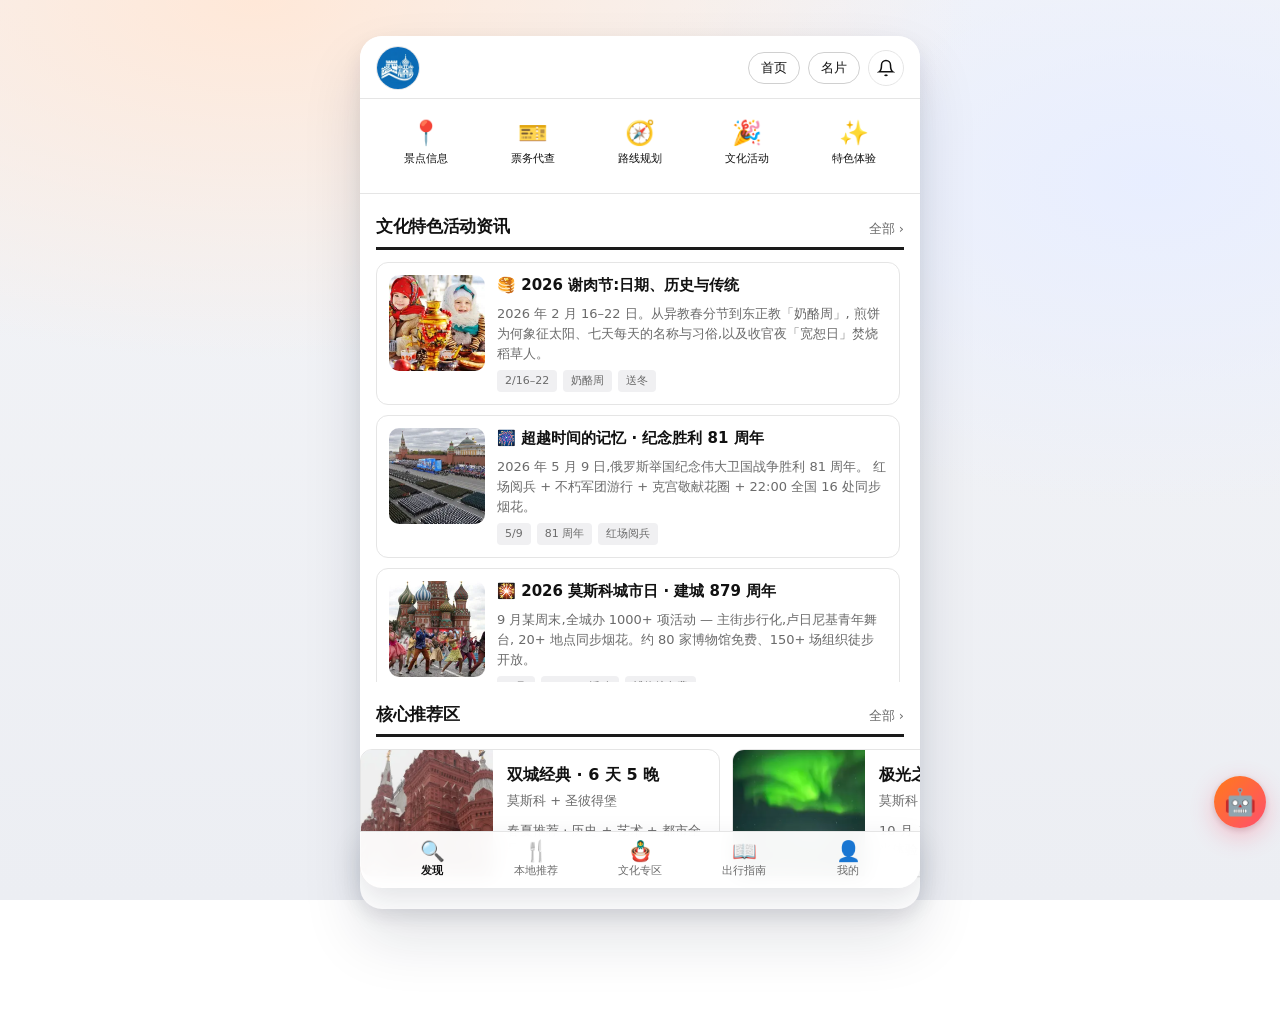
==== commit 2fbfca94: "PC 端样式适配(手机条 + 卡片 + 渐变背景)+ 出行指南删除签证入境 + 升 v=29" ====
--- a/index.html
+++ b/index.html
@@ -13,8 +13,8 @@
       content="莫斯科与圣彼得堡经典线路、出行须知与实用指南。"
     />
     <link rel="icon" type="image/x-icon" href="assets/opt/favicon.ico" />
-    <link rel="apple-touch-icon" href="assets/opt/apple-touch-icon.png?v=26" />
-    <link rel="stylesheet" href="styles.css?v=26" />
+    <link rel="apple-touch-icon" href="assets/opt/apple-touch-icon.png?v=29" />
+    <link rel="stylesheet" href="styles.css?v=29" />
   </head>
   <body data-active="discover">
     <div class="app">
@@ -53,7 +53,7 @@
             <a class="news-item" href="events.html#maslenitsa">
               <img
                 class="news-thumb"
-                src="assets/opt/spot-event-maslenitsa-thumb.webp?v=26"
+                src="assets/opt/spot-event-maslenitsa-thumb.webp?v=29"
                 alt="圣彼得堡谢肉节"
                 width="96"
                 height="96"
@@ -75,7 +75,7 @@
             <a class="news-item" href="events.html#victory">
               <img
                 class="news-thumb"
-                src="assets/opt/spot-event-victory-thumb.webp?v=26"
+                src="assets/opt/spot-event-victory-thumb.webp?v=29"
                 alt="胜利日红场阅兵"
                 width="96"
                 height="96"
@@ -97,7 +97,7 @@
             <a class="news-item" href="events.html#cityday">
               <img
                 class="news-thumb"
-                src="assets/opt/spot-event-cityday-thumb.webp?v=26"
+                src="assets/opt/spot-event-cityday-thumb.webp?v=29"
                 alt="莫斯科城市日"
                 width="96"
                 height="96"
@@ -119,7 +119,7 @@
             <a class="news-item" href="events.html#newyear">
               <img
                 class="news-thumb"
-                src="assets/opt/spot-event-newyear-thumb.webp?v=26"
+                src="assets/opt/spot-event-newyear-thumb.webp?v=29"
                 alt="红场新年集市"
                 width="96"
                 height="96"
@@ -150,7 +150,7 @@
             <a class="rec-card" href="routes.html#dual6">
               <img
                 class="rec-cover"
-                src="assets/opt/spot-redsquare-480.webp?v=26"
+                src="assets/opt/spot-redsquare-480.webp?v=29"
                 alt="双城经典 · 莫斯科 + 圣彼得堡 6 天 5 晚"
                 width="132"
                 height="100"
@@ -165,7 +165,7 @@
             <a class="rec-card" href="routes.html#tri9">
               <img
                 class="rec-cover"
-                src="assets/opt/spot-aurora-480.webp?v=26"
+                src="assets/opt/spot-aurora-480.webp?v=29"
                 alt="极光之约 · 莫圣双城 + 摩尔曼斯克 9 天 8 晚"
                 width="132"
                 height="100"
@@ -180,7 +180,7 @@
             <a class="rec-card" href="routes.html#vlad3">
               <img
                 class="rec-cover"
-                src="assets/opt/spot-tobizin-480.webp?v=26"
+                src="assets/opt/spot-tobizin-480.webp?v=29"
                 alt="海参崴 3 日 · 远东风情"
                 width="132"
                 height="100"
@@ -199,7 +199,7 @@
       <div data-include="bottomnav"></div>
     </div>
 
-    <script src="app.js?v=26"></script>
-    <script src="assistant.js?v=26"></script>
+    <script src="app.js?v=29"></script>
+    <script src="assistant.js?v=29"></script>
   </body>
 </html>
--- a/styles.css
+++ b/styles.css
@@ -906,6 +906,89 @@
     max-width: 520px;
     border-radius: 16px 16px 0 0;
     box-shadow: 0 -4px 24px rgba(0, 0, 0, 0.06);
+  }
+}
+
+/* —— PC 端:把"手机条"漂亮地嵌进桌面视口 —— */
+@media (min-width: 768px) {
+  body {
+    background:
+      radial-gradient(1200px 600px at 20% 0%, #ffe8d8 0%, transparent 60%),
+      radial-gradient(1000px 600px at 90% 20%, #e8eeff 0%, transparent 55%),
+      linear-gradient(180deg, #f3f4f7 0%, #eceef3 100%);
+    background-attachment: fixed;
+    padding-top: 24px;
+    padding-bottom: calc(var(--nav-h) + 36px);
+  }
+
+  .app {
+    max-width: 520px;
+    background: var(--surface);
+    border-radius: 22px;
+    box-shadow:
+      0 30px 60px rgba(20, 24, 50, 0.12),
+      0 8px 20px rgba(20, 24, 50, 0.08);
+    overflow: hidden;
+    margin-top: 12px;
+    margin-bottom: 12px;
+    min-height: calc(100vh - 48px);
+  }
+
+  /* 顶栏在卡片内,顶角随卡片圆角 */
+  .top-bar {
+    border-radius: 22px 22px 0 0;
+  }
+
+  /* 底部 Tab 不再贴屏幕底,而是贴在"手机卡片"底部 */
+  .bottom-nav {
+    position: fixed;
+    left: 50%;
+    right: auto;
+    bottom: 12px;
+    transform: translateX(-50%);
+    width: 520px;
+    max-width: calc(100vw - 24px);
+    border-radius: 0 0 22px 22px;
+    border-top: 1px solid var(--line);
+    background: rgba(255, 255, 255, 0.96);
+    box-shadow: 0 12px 30px rgba(20, 24, 50, 0.12);
+  }
+
+  .bottom-nav-inner {
+    max-width: 520px;
+    border-radius: 0;
+    box-shadow: none;
+  }
+
+  /* AI 悬浮按钮贴在卡片右下,不再追屏幕角 */
+  .ai-fab {
+    right: calc(50vw - 260px - 8px);
+    bottom: calc(var(--nav-h) + 28px);
+  }
+
+  /* AI 弹窗:PC 居中且限宽 */
+  .ai-modal {
+    align-items: center;
+    padding: 24px;
+  }
+  .ai-panel {
+    max-width: 460px;
+    height: 78vh;
+    max-height: 720px;
+    border-radius: 18px;
+  }
+}
+
+@media (min-width: 1100px) {
+  /* 大屏再略放宽,但内容栏依然不展宽,保持移动端阅读节奏 */
+  .app {
+    max-width: 560px;
+  }
+  .bottom-nav {
+    width: 560px;
+  }
+  .ai-fab {
+    right: calc(50vw - 280px - 8px);
   }
 }
 
@@ -963,6 +1046,7 @@
   display: flex;
   align-items: flex-end;
   justify-content: center;
+  padding: 0 12px calc(12px + var(--safe-b));
 }
 
 .ai-modal[hidden] {
@@ -981,11 +1065,11 @@
 .ai-panel {
   position: relative;
   width: 100%;
-  max-width: 480px;
-  height: 78vh;
-  max-height: 640px;
-  background: var(--surface);
-  border-radius: 16px 16px 0 0;
+  max-width: 420px;
+  height: 72vh;
+  max-height: 600px;
+  background: var(--surface);
+  border-radius: 16px;
   display: flex;
   flex-direction: column;
   box-shadow: 0 -10px 30px rgba(0, 0, 0, 0.18);
@@ -996,9 +1080,10 @@
 @media (min-width: 600px) {
   .ai-modal {
     align-items: center;
+    padding: 12px;
   }
   .ai-panel {
-    border-radius: 16px;
+    max-width: 440px;
     max-height: 720px;
     height: 82vh;
   }
@@ -1162,9 +1247,10 @@
   min-height: 38px;
   max-height: 120px;
   padding: 9px 12px;
-  font-size: 14px;
+  /* iOS Safari 在 font-size < 16px 时聚焦会强制放大整页,固定 16px */
+  font-size: 16px;
   font-family: inherit;
-  line-height: 1.45;
+  line-height: 1.4;
   border: 1px solid var(--line);
   border-radius: 18px;
   background: #f7f7f8;
